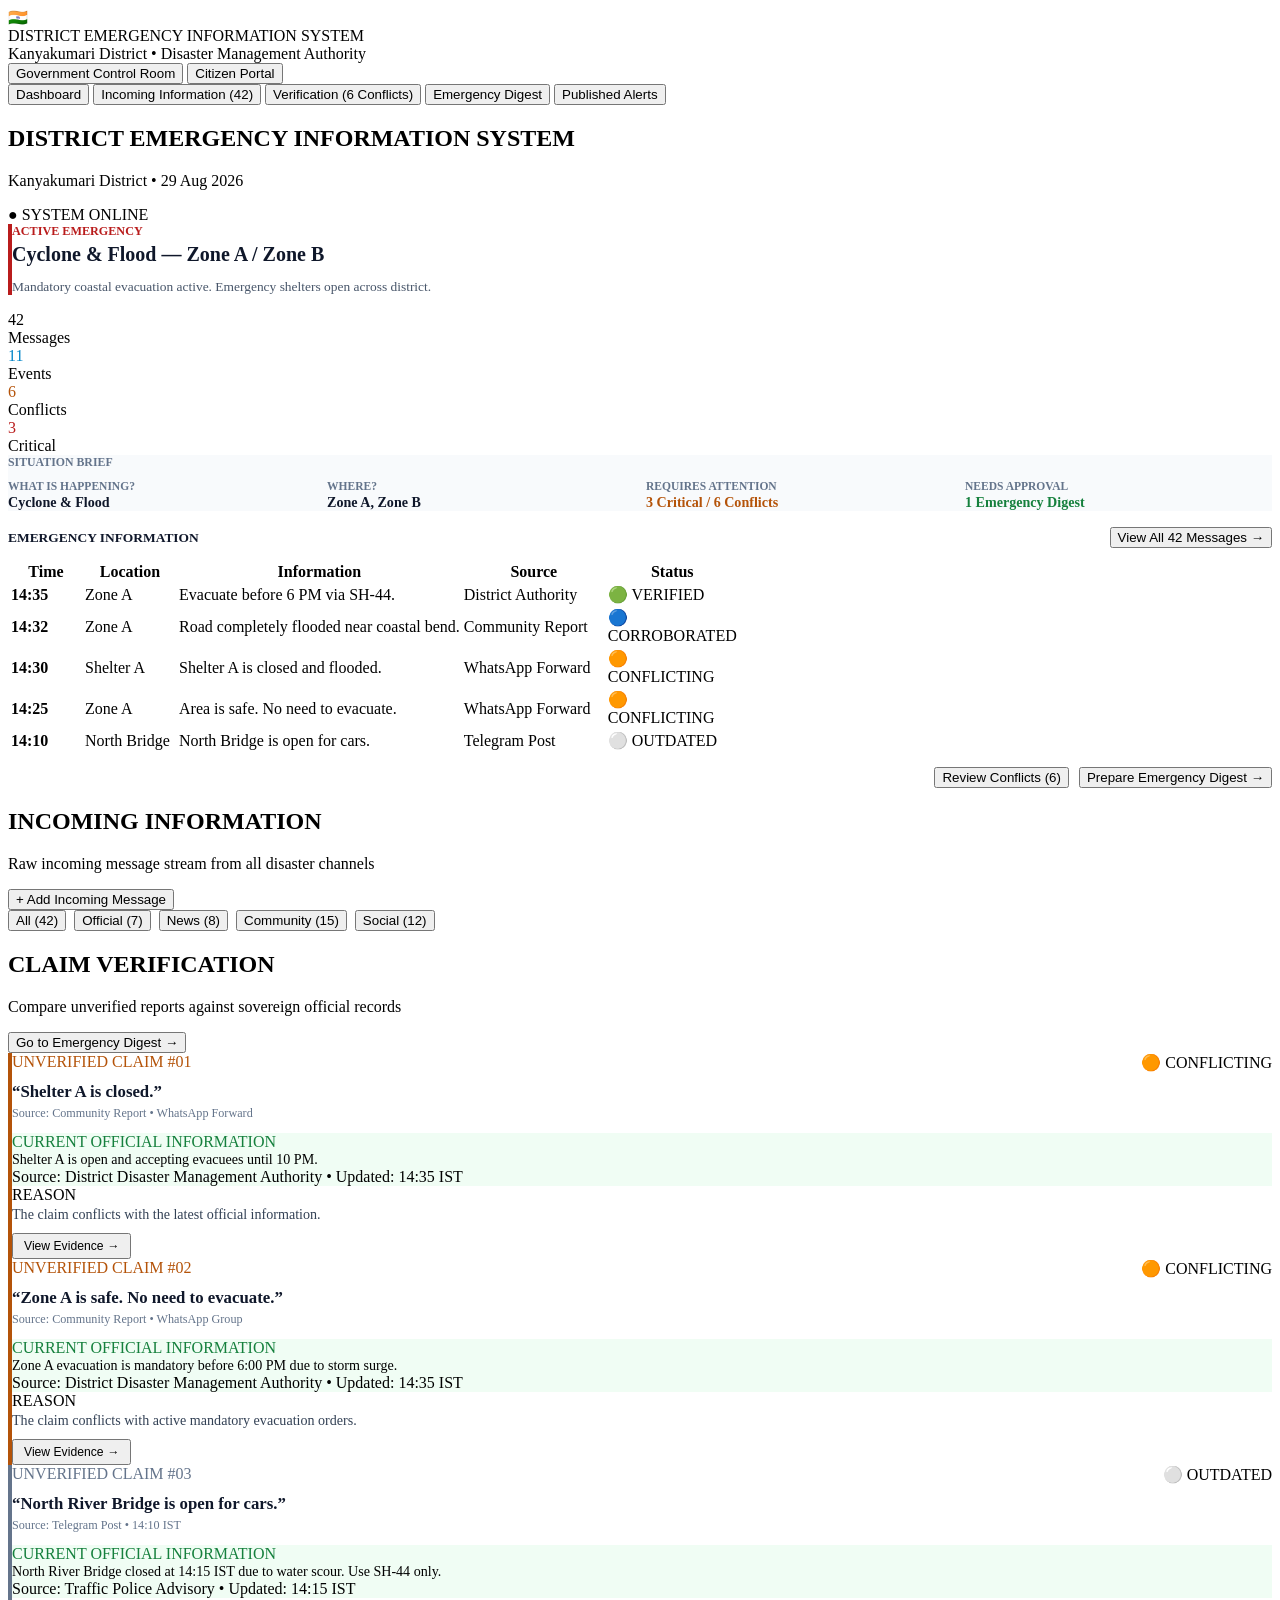
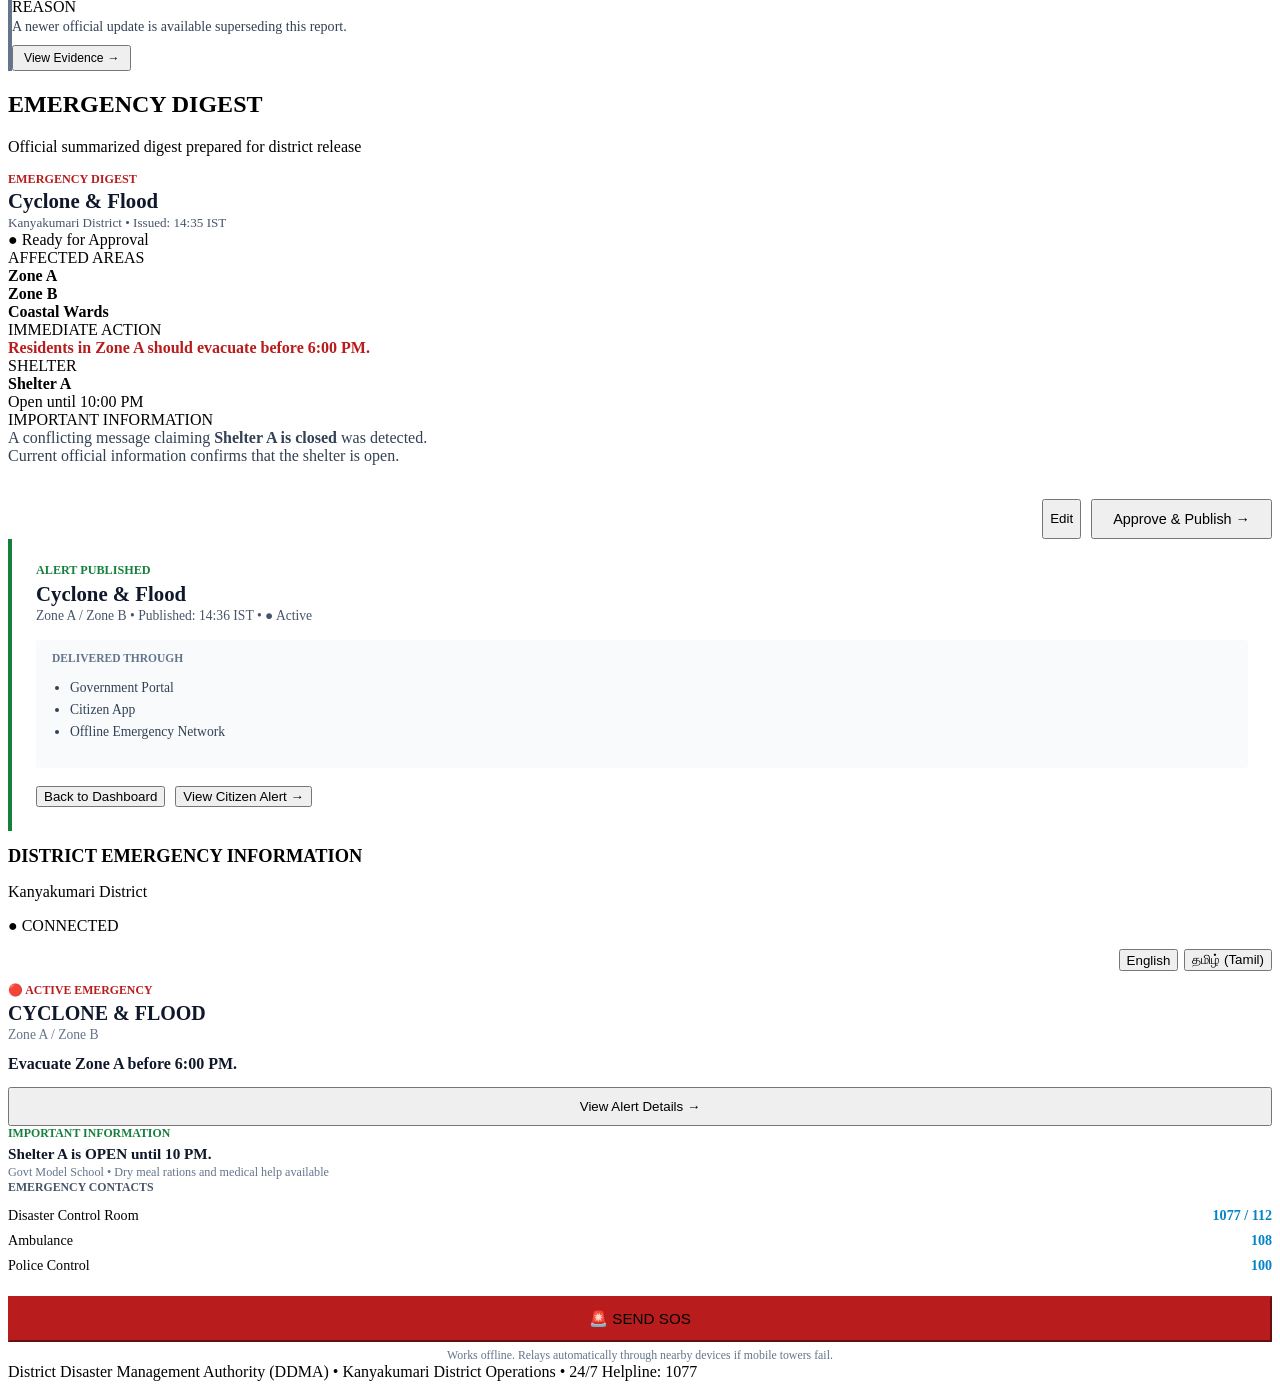
==== web/index.html @ 59e33592 "feat: NeuroSym Crisis - Emergency Information Intelligence & Verification System (PRD 2.0)" ====
<!DOCTYPE html>
<html lang="en">
<head>
  <meta charset="UTF-8">
  <meta name="viewport" content="width=device-width, initial-scale=1.0">
  <title>District Emergency Information System — Kanyakumari</title>
  <link rel="preconnect" href="https://fonts.googleapis.com">
  <link rel="preconnect" href="https://fonts.gstatic.com" crossorigin>
  <link href="https://fonts.googleapis.com/css2?family=Inter:wght@400;500;600;700;800&display=swap" rel="stylesheet">
  <link rel="stylesheet" href="web/css/styles.css">
</head>
<body>

  <!-- Top System Bar -->
  <header class="top-nav-bar">
    <div class="nav-container">
      <div class="nav-brand">
        <span class="flag-icon">🇮🇳</span>
        <div>
          <div class="brand-title">DISTRICT EMERGENCY INFORMATION SYSTEM</div>
          <div class="brand-sub">Kanyakumari District &bull; Disaster Management Authority</div>
        </div>
      </div>
      <div class="role-switcher">
        <button class="role-btn active" id="btn-gov-role" onclick="switchPortal('gov')">
          Government Control Room
        </button>
        <button class="role-btn" id="btn-citizen-role" onclick="switchPortal('citizen')">
          Citizen Portal
        </button>
      </div>
    </div>
  </header>

  <main class="main-wrapper">

    <!-- ======================================================================= -->
    <!-- 🏛️ GOVERNMENT DISASTER CONTROL ROOM (5 SCREENS)                        -->
    <!-- ======================================================================= -->
    <section id="portal-gov" class="portal-section active">
      
      <!-- 5-Tab Government Navigation -->
      <nav class="gov-subnav" aria-label="Government Control Room Navigation">
        <button class="gov-nav-tab active" id="g-tab-dashboard" onclick="switchGovScreen('dashboard')">
          Dashboard
        </button>
        <button class="gov-nav-tab" id="g-tab-incoming" onclick="switchGovScreen('incoming')">
          Incoming Information (<span id="badge-inbox-count">42</span>)
        </button>
        <button class="gov-nav-tab" id="g-tab-verification" onclick="switchGovScreen('verification')">
          Verification (<span id="badge-conflict-count">6 Conflicts</span>)
        </button>
        <button class="gov-nav-tab" id="g-tab-digest" onclick="switchGovScreen('digest')">
          Emergency Digest
        </button>
        <button class="gov-nav-tab" id="g-tab-published" onclick="switchGovScreen('published')">
          Published Alerts
        </button>
      </nav>

      <!-- ===================================================================== -->
      <!-- SCREEN 1: DASHBOARD                                                   -->
      <!-- ===================================================================== -->
      <div id="screen-gov-dashboard" class="gov-screen active">
        
        <div class="portal-top-bar">
          <div>
            <h1 class="portal-title-main">DISTRICT EMERGENCY INFORMATION SYSTEM</h1>
            <p class="portal-title-sub">Kanyakumari District &bull; 29 Aug 2026</p>
          </div>
          <span class="status-pill-online">● SYSTEM ONLINE</span>
        </div>

        <!-- Active Emergency Hero Summary -->
        <div class="clean-card" style="border-left: 4px solid #B91C1C; margin-bottom: 16px;">
          <div style="font-size: 0.76rem; font-weight: 700; color: #B91C1C; text-transform: uppercase;">
            ACTIVE EMERGENCY
          </div>
          <h2 style="font-size: 1.25rem; font-weight: 800; color: #0F172A; margin: 4px 0;">
            Cyclone &amp; Flood — Zone A / Zone B
          </h2>
          <p style="font-size: 0.84rem; color: #475569;">
            Mandatory coastal evacuation active. Emergency shelters open across district.
          </p>
        </div>

        <!-- 4 Stat Boxes -->
        <div class="kpi-grid-4">
          <div class="kpi-card">
            <div class="kpi-card-num" id="kpi-msgs">42</div>
            <div class="kpi-card-label">Messages</div>
          </div>
          <div class="kpi-card">
            <div class="kpi-card-num" id="kpi-events" style="color: #0284C7;">11</div>
            <div class="kpi-card-label">Events</div>
          </div>
          <div class="kpi-card">
            <div class="kpi-card-num" id="kpi-conflicts" style="color: #B45309;">6</div>
            <div class="kpi-card-label">Conflicts</div>
          </div>
          <div class="kpi-card">
            <div class="kpi-card-num" id="kpi-critical" style="color: #B91C1C;">3</div>
            <div class="kpi-card-label">Critical</div>
          </div>
        </div>

        <!-- Control Room Situation Summary (Four Questions) -->
        <div class="clean-card" style="background: #F8FAFC; margin-bottom: 16px;">
          <div style="font-size: 0.74rem; font-weight: 800; color: #64748B; text-transform: uppercase; margin-bottom: 10px;">
            SITUATION BRIEF
          </div>
          <div style="display: grid; grid-template-columns: repeat(4, 1fr); gap: 12px;">
            <div>
              <div style="font-size: 0.72rem; color: #64748B; font-weight: 700;">WHAT IS HAPPENING?</div>
              <div style="font-size: 0.88rem; font-weight: 700; color: #0F172A; margin-top: 2px;">Cyclone &amp; Flood</div>
            </div>
            <div>
              <div style="font-size: 0.72rem; color: #64748B; font-weight: 700;">WHERE?</div>
              <div style="font-size: 0.88rem; font-weight: 700; color: #0F172A; margin-top: 2px;">Zone A, Zone B</div>
            </div>
            <div>
              <div style="font-size: 0.72rem; color: #64748B; font-weight: 700;">REQUIRES ATTENTION</div>
              <div style="font-size: 0.88rem; font-weight: 700; color: #B45309; margin-top: 2px;">3 Critical / 6 Conflicts</div>
            </div>
            <div>
              <div style="font-size: 0.72rem; color: #64748B; font-weight: 700;">NEEDS APPROVAL</div>
              <div style="font-size: 0.88rem; font-weight: 700; color: #15803D; margin-top: 2px;">1 Emergency Digest</div>
            </div>
          </div>
        </div>

        <!-- Live Emergency Information Table -->
        <div class="clean-card">
          <div style="display: flex; justify-content: space-between; align-items: center; margin-bottom: 12px;">
            <div style="font-size: 0.84rem; font-weight: 800; color: #0F172A; text-transform: uppercase;">
              EMERGENCY INFORMATION
            </div>
            <button class="btn-text-link" onclick="switchGovScreen('incoming')">View All 42 Messages &rarr;</button>
          </div>

          <div class="gov-table-wrap">
            <table class="gov-table">
              <thead>
                <tr>
                  <th style="width: 70px;">Time</th>
                  <th style="width: 90px;">Location</th>
                  <th>Information</th>
                  <th style="width: 140px;">Source</th>
                  <th style="width: 120px;">Status</th>
                </tr>
              </thead>
              <tbody id="dashboard-table-body">
                <tr>
                  <td><b>14:35</b></td>
                  <td>Zone A</td>
                  <td>Evacuate before 6 PM via SH-44.</td>
                  <td>District Authority</td>
                  <td><span class="badge-verified">🟢 VERIFIED</span></td>
                </tr>
                <tr>
                  <td><b>14:32</b></td>
                  <td>Zone A</td>
                  <td>Road completely flooded near coastal bend.</td>
                  <td>Community Report</td>
                  <td><span class="badge-corroborated">🔵 CORROBORATED</span></td>
                </tr>
                <tr>
                  <td><b>14:30</b></td>
                  <td>Shelter A</td>
                  <td>Shelter A is closed and flooded.</td>
                  <td>WhatsApp Forward</td>
                  <td><span class="badge-conflicting">🟠 CONFLICTING</span></td>
                </tr>
                <tr>
                  <td><b>14:25</b></td>
                  <td>Zone A</td>
                  <td>Area is safe. No need to evacuate.</td>
                  <td>WhatsApp Forward</td>
                  <td><span class="badge-conflicting">🟠 CONFLICTING</span></td>
                </tr>
                <tr>
                  <td><b>14:10</b></td>
                  <td>North Bridge</td>
                  <td>North Bridge is open for cars.</td>
                  <td>Telegram Post</td>
                  <td><span class="badge-outdated">⚪ OUTDATED</span></td>
                </tr>
              </tbody>
            </table>
          </div>

          <div style="display: flex; gap: 10px; margin-top: 14px; justify-content: flex-end;">
            <button class="btn-secondary-gov" onclick="switchGovScreen('verification')">
              Review Conflicts (6)
            </button>
            <button class="btn-primary-gov" onclick="switchGovScreen('digest')">
              Prepare Emergency Digest &rarr;
            </button>
          </div>
        </div>

      </div>


      <!-- ===================================================================== -->
      <!-- SCREEN 2: INCOMING INFORMATION                                        -->
      <!-- ===================================================================== -->
      <div id="screen-gov-incoming" class="gov-screen">
        
        <div class="portal-top-bar">
          <div>
            <h1 class="portal-title-main">INCOMING INFORMATION</h1>
            <p class="portal-title-sub">Raw incoming message stream from all disaster channels</p>
          </div>
          <button class="btn-primary-gov" onclick="toggleAddModal(true)">
            + Add Incoming Message
          </button>
        </div>

        <!-- Clean Filter Pills -->
        <div style="display: flex; gap: 8px; margin-bottom: 14px; flex-wrap: wrap;">
          <button class="btn-filter-pill active" id="btn-f-all" onclick="setInboxFilter('all')">All (42)</button>
          <button class="btn-filter-pill" id="btn-f-official" onclick="setInboxFilter('official')">Official (7)</button>
          <button class="btn-filter-pill" id="btn-f-news" onclick="setInboxFilter('news')">News (8)</button>
          <button class="btn-filter-pill" id="btn-f-community" onclick="setInboxFilter('community')">Community (15)</button>
          <button class="btn-filter-pill" id="btn-f-social" onclick="setInboxFilter('social')">Social (12)</button>
        </div>

        <!-- Add Message Drawer -->
        <div class="clean-card" id="add-msg-drawer" style="display: none; background: #F8FAFC; margin-bottom: 16px;">
          <div style="font-size: 0.8rem; font-weight: 700; color: #0F172A; text-transform: uppercase; margin-bottom: 10px;">
            ADD NEW INCOMING MESSAGE
          </div>
          <div style="display: grid; grid-template-columns: 1fr 1fr; gap: 10px; margin-bottom: 10px;">
            <div>
              <label style="font-size: 0.74rem; font-weight: 600; color: #475569;">Source</label>
              <select id="in-source" style="width: 100%; padding: 8px; border: 1px solid var(--border-color); border-radius: 3px; margin-top: 2px;">
                <option value="Community Report">Community Report</option>
                <option value="District Disaster Management Authority">District Authority</option>
                <option value="Police Control Room">Police Control Room</option>
                <option value="Social Media Forward">Social Media Forward</option>
              </select>
            </div>
            <div>
              <label style="font-size: 0.74rem; font-weight: 600; color: #475569;">Location</label>
              <input type="text" id="in-loc" value="Zone A" style="width: 100%; padding: 8px; border: 1px solid var(--border-color); border-radius: 3px; margin-top: 2px;">
            </div>
          </div>
          <div style="margin-bottom: 10px;">
            <label style="font-size: 0.74rem; font-weight: 600; color: #475569;">Message</label>
            <input type="text" id="in-txt" value="Zone A is safe. Water levels receding." style="width: 100%; padding: 8px; border: 1px solid var(--border-color); border-radius: 3px; margin-top: 2px;">
          </div>
          <div style="display: flex; gap: 8px;">
            <button class="btn-primary-gov" onclick="submitIncomingMsg()">Save to Pool</button>
            <button class="btn-secondary-gov" onclick="toggleAddModal(false)">Cancel</button>
          </div>
        </div>

        <!-- Incoming Messages List -->
        <div id="incoming-stream-container"></div>

      </div>


      <!-- ===================================================================== -->
      <!-- SCREEN 3: VERIFICATION                                                -->
      <!-- ===================================================================== -->
      <div id="screen-gov-verification" class="gov-screen">
        
        <div class="portal-top-bar">
          <div>
            <h1 class="portal-title-main">CLAIM VERIFICATION</h1>
            <p class="portal-title-sub">Compare unverified reports against sovereign official records</p>
          </div>
          <button class="btn-primary-gov" onclick="switchGovScreen('digest')">
            Go to Emergency Digest &rarr;
          </button>
        </div>

        <!-- Verification Item 1 -->
        <article class="verif-block-card" style="border-left: 4px solid #B45309;">
          <div style="display: flex; justify-content: space-between; align-items: center; margin-bottom: 10px;">
            <div class="field-label" style="color: #B45309;">UNVERIFIED CLAIM #01</div>
            <span class="badge-conflicting">🟠 CONFLICTING</span>
          </div>

          <div style="font-size: 1.05rem; font-weight: 700; color: #0F172A; margin-bottom: 4px;">
            &ldquo;Shelter A is closed.&rdquo;
          </div>
          <div style="font-size: 0.76rem; color: #64748B; margin-bottom: 12px;">
            Source: Community Report &bull; WhatsApp Forward
          </div>

          <div class="verif-grid-2">
            <div class="verif-side-box" style="background: #F0FDF4; border-color: #BBF7D0;">
              <div class="field-label" style="color: #15803D;">CURRENT OFFICIAL INFORMATION</div>
              <div class="field-value-strong" style="font-size: 0.88rem;">
                Shelter A is open and accepting evacuees until 10 PM.
              </div>
              <div class="field-value-meta">
                Source: District Disaster Management Authority &bull; Updated: 14:35 IST
              </div>
            </div>

            <div class="verif-side-box">
              <div class="field-label">REASON</div>
              <div style="font-size: 0.88rem; color: #334155; margin-top: 2px;">
                The claim conflicts with the latest official information.
              </div>
              <div style="margin-top: 10px;">
                <button class="btn-secondary-gov" style="padding: 4px 10px; font-size: 0.76rem;" onclick="openEvidenceModal('Shelter A is fully open, dry, and admitting evacuees 24/7 with dry food rations and medical staff.', 'DDMA Facility Order Ref: DDMA-SHELTER-01')">
                  View Evidence &rarr;
                </button>
              </div>
            </div>
          </div>
        </article>

        <!-- Verification Item 2 -->
        <article class="verif-block-card" style="border-left: 4px solid #B45309;">
          <div style="display: flex; justify-content: space-between; align-items: center; margin-bottom: 10px;">
            <div class="field-label" style="color: #B45309;">UNVERIFIED CLAIM #02</div>
            <span class="badge-conflicting">🟠 CONFLICTING</span>
          </div>

          <div style="font-size: 1.05rem; font-weight: 700; color: #0F172A; margin-bottom: 4px;">
            &ldquo;Zone A is safe. No need to evacuate.&rdquo;
          </div>
          <div style="font-size: 0.76rem; color: #64748B; margin-bottom: 12px;">
            Source: Community Report &bull; WhatsApp Group
          </div>

          <div class="verif-grid-2">
            <div class="verif-side-box" style="background: #F0FDF4; border-color: #BBF7D0;">
              <div class="field-label" style="color: #15803D;">CURRENT OFFICIAL INFORMATION</div>
              <div class="field-value-strong" style="font-size: 0.88rem;">
                Zone A evacuation is mandatory before 6:00 PM due to storm surge.
              </div>
              <div class="field-value-meta">
                Source: District Disaster Management Authority &bull; Updated: 14:35 IST
              </div>
            </div>

            <div class="verif-side-box">
              <div class="field-label">REASON</div>
              <div style="font-size: 0.88rem; color: #334155; margin-top: 2px;">
                The claim conflicts with active mandatory evacuation orders.
              </div>
              <div style="margin-top: 10px;">
                <button class="btn-secondary-gov" style="padding: 4px 10px; font-size: 0.76rem;" onclick="openEvidenceModal('Mandatory Evacuation Directive: Zone A residents must evacuate before 6:00 PM via State Highway 44.', 'DDMA Evacuation Directive Ref: DDMA-EVAC-204')">
                  View Evidence &rarr;
                </button>
              </div>
            </div>
          </div>
        </article>

        <!-- Verification Item 3 -->
        <article class="verif-block-card" style="border-left: 4px solid #64748B;">
          <div style="display: flex; justify-content: space-between; align-items: center; margin-bottom: 10px;">
            <div class="field-label" style="color: #64748B;">UNVERIFIED CLAIM #03</div>
            <span class="badge-outdated">⚪ OUTDATED</span>
          </div>

          <div style="font-size: 1.05rem; font-weight: 700; color: #0F172A; margin-bottom: 4px;">
            &ldquo;North River Bridge is open for cars.&rdquo;
          </div>
          <div style="font-size: 0.76rem; color: #64748B; margin-bottom: 12px;">
            Source: Telegram Post &bull; 14:10 IST
          </div>

          <div class="verif-grid-2">
            <div class="verif-side-box" style="background: #F0FDF4; border-color: #BBF7D0;">
              <div class="field-label" style="color: #15803D;">CURRENT OFFICIAL INFORMATION</div>
              <div class="field-value-strong" style="font-size: 0.88rem;">
                North River Bridge closed at 14:15 IST due to water scour. Use SH-44 only.
              </div>
              <div class="field-value-meta">
                Source: Traffic Police Advisory &bull; Updated: 14:15 IST
              </div>
            </div>

            <div class="verif-side-box">
              <div class="field-label">REASON</div>
              <div style="font-size: 0.88rem; color: #334155; margin-top: 2px;">
                A newer official update is available superseding this report.
              </div>
              <div style="margin-top: 10px;">
                <button class="btn-secondary-gov" style="padding: 4px 10px; font-size: 0.76rem;" onclick="openEvidenceModal('Traffic Police barricaded North River Bridge at 14:15 IST. Traffic redirected to SH-44.', 'Police Dispatch Log Ref: POL-TRAF-1415')">
                  View Evidence &rarr;
                </button>
              </div>
            </div>
          </div>
        </article>

      </div>


      <!-- ===================================================================== -->
      <!-- SCREEN 4: EMERGENCY DIGEST                                            -->
      <!-- ===================================================================== -->
      <div id="screen-gov-digest" class="gov-screen">
        
        <div class="portal-top-bar">
          <div>
            <h1 class="portal-title-main">EMERGENCY DIGEST</h1>
            <p class="portal-title-sub">Official summarized digest prepared for district release</p>
          </div>
        </div>

        <!-- Digest Box -->
        <article class="digest-container">
          
          <div class="digest-header-row">
            <div>
              <div style="font-size: 0.76rem; font-weight: 800; color: #B91C1C; text-transform: uppercase;">
                EMERGENCY DIGEST
              </div>
              <h2 style="font-size: 1.3rem; font-weight: 800; color: #0F172A; margin: 2px 0;">
                Cyclone &amp; Flood
              </h2>
              <div style="font-size: 0.82rem; color: #475569;">
                Kanyakumari District &bull; Issued: 14:35 IST
              </div>
            </div>
            <span class="status-pill-online">● Ready for Approval</span>
          </div>

          <div class="digest-section">
            <div class="digest-section-title">AFFECTED AREAS</div>
            <div class="digest-section-body" style="font-weight: 600;">
              Zone A<br>
              Zone B<br>
              Coastal Wards
            </div>
          </div>

          <div class="digest-section">
            <div class="digest-section-title">IMMEDIATE ACTION</div>
            <div class="digest-section-body" style="font-weight: 700; color: #B91C1C;">
              Residents in Zone A should evacuate before 6:00 PM.
            </div>
          </div>

          <div class="digest-section">
            <div class="digest-section-title">SHELTER</div>
            <div class="digest-section-body">
              <strong>Shelter A</strong><br>
              Open until 10:00 PM
            </div>
          </div>

          <div class="digest-section">
            <div class="digest-section-title">IMPORTANT INFORMATION</div>
            <div class="digest-section-body" style="color: #334155;">
              A conflicting message claiming <strong>Shelter A is closed</strong> was detected.<br>
              Current official information confirms that the shelter is open.
            </div>
          </div>

          <div style="display: flex; justify-content: flex-end; gap: 10px; margin-top: 20px; padding-top: 14px; border-top: 1px solid var(--border-color);">
            <button class="btn-secondary-gov" onclick="switchGovScreen('verification')">
              Edit
            </button>
            <button class="btn-primary-gov" style="font-size: 0.9rem; padding: 10px 20px;" onclick="approveAndPublishAlert()">
              Approve &amp; Publish &rarr;
            </button>
          </div>

        </article>

      </div>


      <!-- ===================================================================== -->
      <!-- SCREEN 5: PUBLISHED ALERTS                                            -->
      <!-- ===================================================================== -->
      <div id="screen-gov-published" class="gov-screen">
        
        <div class="clean-card" style="border-left: 4px solid #15803D; padding: 24px;">
          <div style="font-size: 0.76rem; font-weight: 800; color: #15803D; text-transform: uppercase;">
            ALERT PUBLISHED
          </div>
          <h2 style="font-size: 1.3rem; font-weight: 800; color: #0F172A; margin: 4px 0 2px 0;">
            Cyclone &amp; Flood
          </h2>
          <div style="font-size: 0.85rem; color: #475569; margin-bottom: 16px;">
            Zone A / Zone B &bull; Published: <span id="pub-time-str">14:36 IST</span> &bull; <span class="badge-verified">● Active</span>
          </div>

          <div style="background: #F8FAFC; border: 1px solid var(--border-color); border-radius: 4px; padding: 12px 16px; margin-bottom: 18px;">
            <div style="font-size: 0.72rem; font-weight: 700; color: #64748B; text-transform: uppercase; margin-bottom: 4px;">
              Delivered through
            </div>
            <ul style="font-size: 0.85rem; color: #334155; padding-left: 18px; line-height: 1.6;">
              <li>Government Portal</li>
              <li>Citizen App</li>
              <li>Offline Emergency Network</li>
            </ul>
          </div>

          <div style="display: flex; gap: 10px;">
            <button class="btn-secondary-gov" onclick="switchGovScreen('dashboard')">
              Back to Dashboard
            </button>
            <button class="btn-primary-gov" onclick="switchPortal('citizen')">
              View Citizen Alert &rarr;
            </button>
          </div>
        </div>

      </div>

    </section>


    <!-- ======================================================================= -->
    <!-- 👥 CITIZEN PORTAL (VERY SIMPLE)                                         -->
    <!-- ======================================================================= -->
    <section id="portal-citizen" class="portal-section">
      
      <div class="citizen-container">
        
        <!-- Header -->
        <div class="portal-top-bar" style="margin-bottom: 14px;">
          <div>
            <h1 class="portal-title-main" style="font-size: 1.15rem;">DISTRICT EMERGENCY INFORMATION</h1>
            <p class="portal-title-sub">Kanyakumari District</p>
          </div>
          <div style="display: flex; align-items: center; gap: 8px;">
            <span class="status-pill-online" id="citizen-net-pill">● CONNECTED</span>
          </div>
        </div>

        <!-- Language Switcher -->
        <div style="display: flex; justify-content: flex-end; gap: 6px; margin-bottom: 12px;">
          <button class="btn-filter-pill active" id="c-btn-en" onclick="setCitizenLang('en')">English</button>
          <button class="btn-filter-pill" id="c-btn-ta" onclick="setCitizenLang('ta')">தமிழ் (Tamil)</button>
        </div>

        <!-- Active Emergency Hero Card -->
        <article class="citizen-hero-alert" id="c-hero-box">
          <div style="font-size: 0.74rem; font-weight: 800; color: #B91C1C; text-transform: uppercase;">
            🔴 ACTIVE EMERGENCY
          </div>
          <h2 style="font-size: 1.25rem; font-weight: 800; color: #0F172A; margin: 4px 0 2px 0;" id="c-hero-title">
            CYCLONE &amp; FLOOD
          </h2>
          <div style="font-size: 0.85rem; color: #64748B; margin-bottom: 12px;" id="c-hero-area">
            Zone A / Zone B
          </div>

          <div style="font-size: 1rem; font-weight: 700; color: #0F172A; margin-bottom: 14px;" id="c-hero-action">
            Evacuate Zone A before 6:00 PM.
          </div>

          <button class="btn-primary-gov" style="width: 100%; justify-content: center; padding: 10px;" onclick="toggleCitizenDetailModal(true)">
            View Alert Details &rarr;
          </button>
        </article>

        <!-- Important Information Card -->
        <div class="citizen-info-card" id="c-shelter-box">
          <div style="font-size: 0.74rem; font-weight: 800; color: #15803D; text-transform: uppercase;">
            IMPORTANT INFORMATION
          </div>
          <div style="font-size: 0.95rem; font-weight: 700; color: #0F172A; margin-top: 4px;" id="c-shelter-txt">
            Shelter A is OPEN until 10 PM.
          </div>
          <div style="font-size: 0.76rem; color: #64748B; margin-top: 2px;">
            Govt Model School &bull; Dry meal rations and medical help available
          </div>
        </div>

        <!-- Emergency Contacts -->
        <div class="citizen-info-card">
          <div style="font-size: 0.74rem; font-weight: 800; color: #475569; text-transform: uppercase; margin-bottom: 8px;">
            EMERGENCY CONTACTS
          </div>
          <div style="display: flex; justify-content: space-between; font-size: 0.88rem; padding: 4px 0; border-bottom: 1px solid var(--border-subtle);">
            <span>Disaster Control Room</span>
            <strong style="color: #0284C7;">1077 / 112</strong>
          </div>
          <div style="display: flex; justify-content: space-between; font-size: 0.88rem; padding: 4px 0; border-bottom: 1px solid var(--border-subtle);">
            <span>Ambulance</span>
            <strong style="color: #0284C7;">108</strong>
          </div>
          <div style="display: flex; justify-content: space-between; font-size: 0.88rem; padding: 4px 0;">
            <span>Police Control</span>
            <strong style="color: #0284C7;">100</strong>
          </div>
        </div>

        <!-- Simple SOS Button -->
        <div style="margin-top: 18px;">
          <button class="btn-primary-gov" style="width: 100%; background: #B91C1C; border-color: #B91C1C; padding: 12px; justify-content: center; font-size: 0.95rem;" onclick="triggerCitizenSOSModal()">
            🚨 SEND SOS
          </button>
          <div style="text-align: center; font-size: 0.74rem; color: #64748B; margin-top: 6px;">
            Works offline. Relays automatically through nearby devices if mobile towers fail.
          </div>
        </div>

      </div>

    </section>

  </main>

  <!-- Evidence Document Modal -->
  <div id="evidence-modal" class="simple-modal" style="display: none;">
    <div class="simple-modal-box">
      <div style="display: flex; justify-content: space-between; align-items: center; border-bottom: 1px solid var(--border-color); padding-bottom: 10px; margin-bottom: 12px;">
        <strong style="font-size: 0.88rem; text-transform: uppercase;">Official Evidence Record</strong>
        <button onclick="closeEvidenceModal()" style="background: none; border: none; font-size: 1.2rem; cursor: pointer;">&times;</button>
      </div>
      <div id="evidence-modal-body" style="font-size: 0.9rem; color: #1E293B; line-height: 1.5; margin-bottom: 14px;"></div>
      <div id="evidence-modal-ref" style="font-size: 0.75rem; color: #64748B; margin-bottom: 16px;"></div>
      <div style="text-align: right;">
        <button class="btn-primary-gov" onclick="closeEvidenceModal()">Close</button>
      </div>
    </div>
  </div>

  <!-- Citizen Alert Details Modal -->
  <div id="citizen-detail-modal" class="simple-modal" style="display: none;">
    <div class="simple-modal-box">
      <div style="display: flex; justify-content: space-between; align-items: center; border-bottom: 1px solid var(--border-color); padding-bottom: 10px; margin-bottom: 12px;">
        <strong style="font-size: 0.88rem; text-transform: uppercase;">Official Alert Details</strong>
        <button onclick="toggleCitizenDetailModal(false)" style="background: none; border: none; font-size: 1.2rem; cursor: pointer;">&times;</button>
      </div>
      <div style="font-size: 0.92rem; color: #1E293B; line-height: 1.6; margin-bottom: 14px;" id="c-detail-text">
        <strong>Evacuation Order:</strong> Coastal reaches of Zone A must evacuate before 6:00 PM IST.<br><br>
        <strong>Designated Corridor:</strong> Use State Highway 44 (SH-44). North River Bridge is closed.<br><br>
        <strong>Safe Shelter:</strong> Shelter A (Govt Model School) is fully operational with food and medical supplies.
      </div>
      <div style="text-align: right;">
        <button class="btn-primary-gov" onclick="toggleCitizenDetailModal(false)">Close</button>
      </div>
    </div>
  </div>

  <!-- Simple Footer -->
  <footer class="footer-simple">
    District Disaster Management Authority (DDMA) &bull; Kanyakumari District Operations &bull; 24/7 Helpline: 1077
  </footer>

  <script src="web/js/app.js"></script>
</body>
</html>
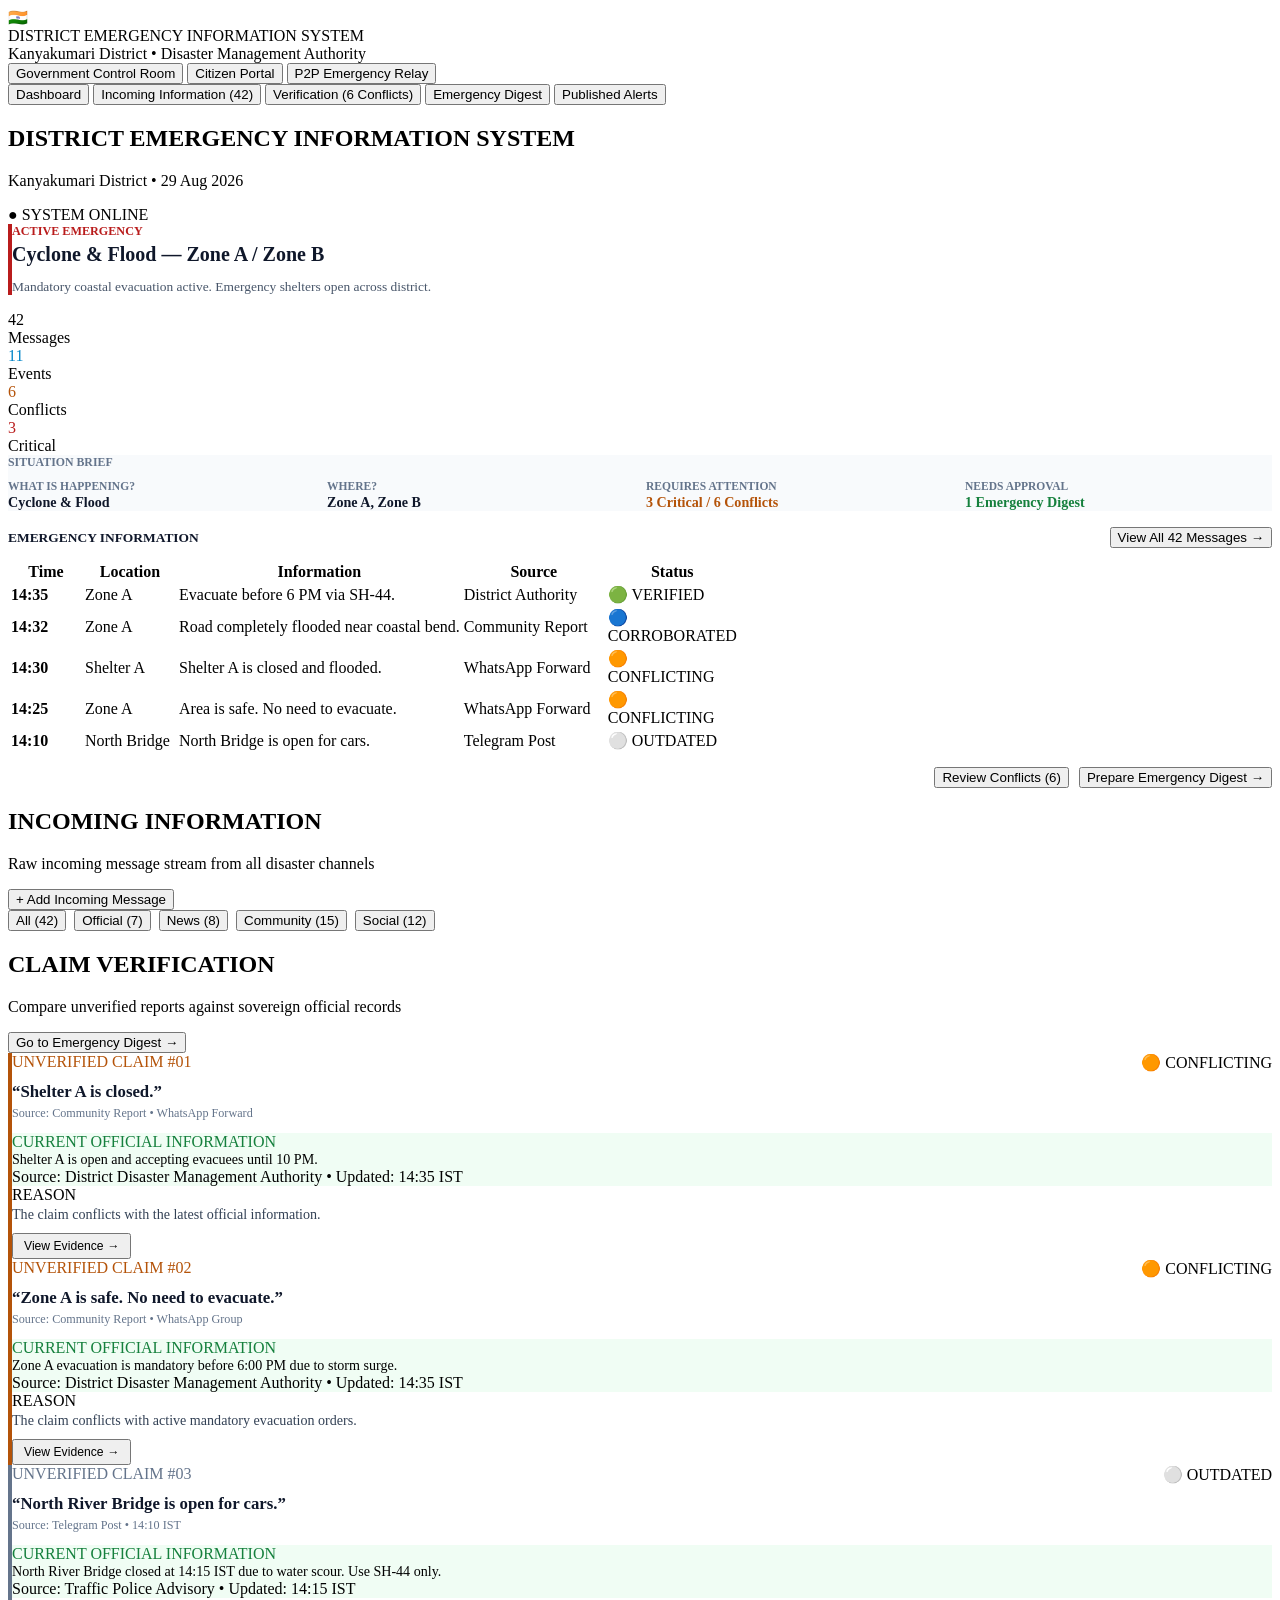
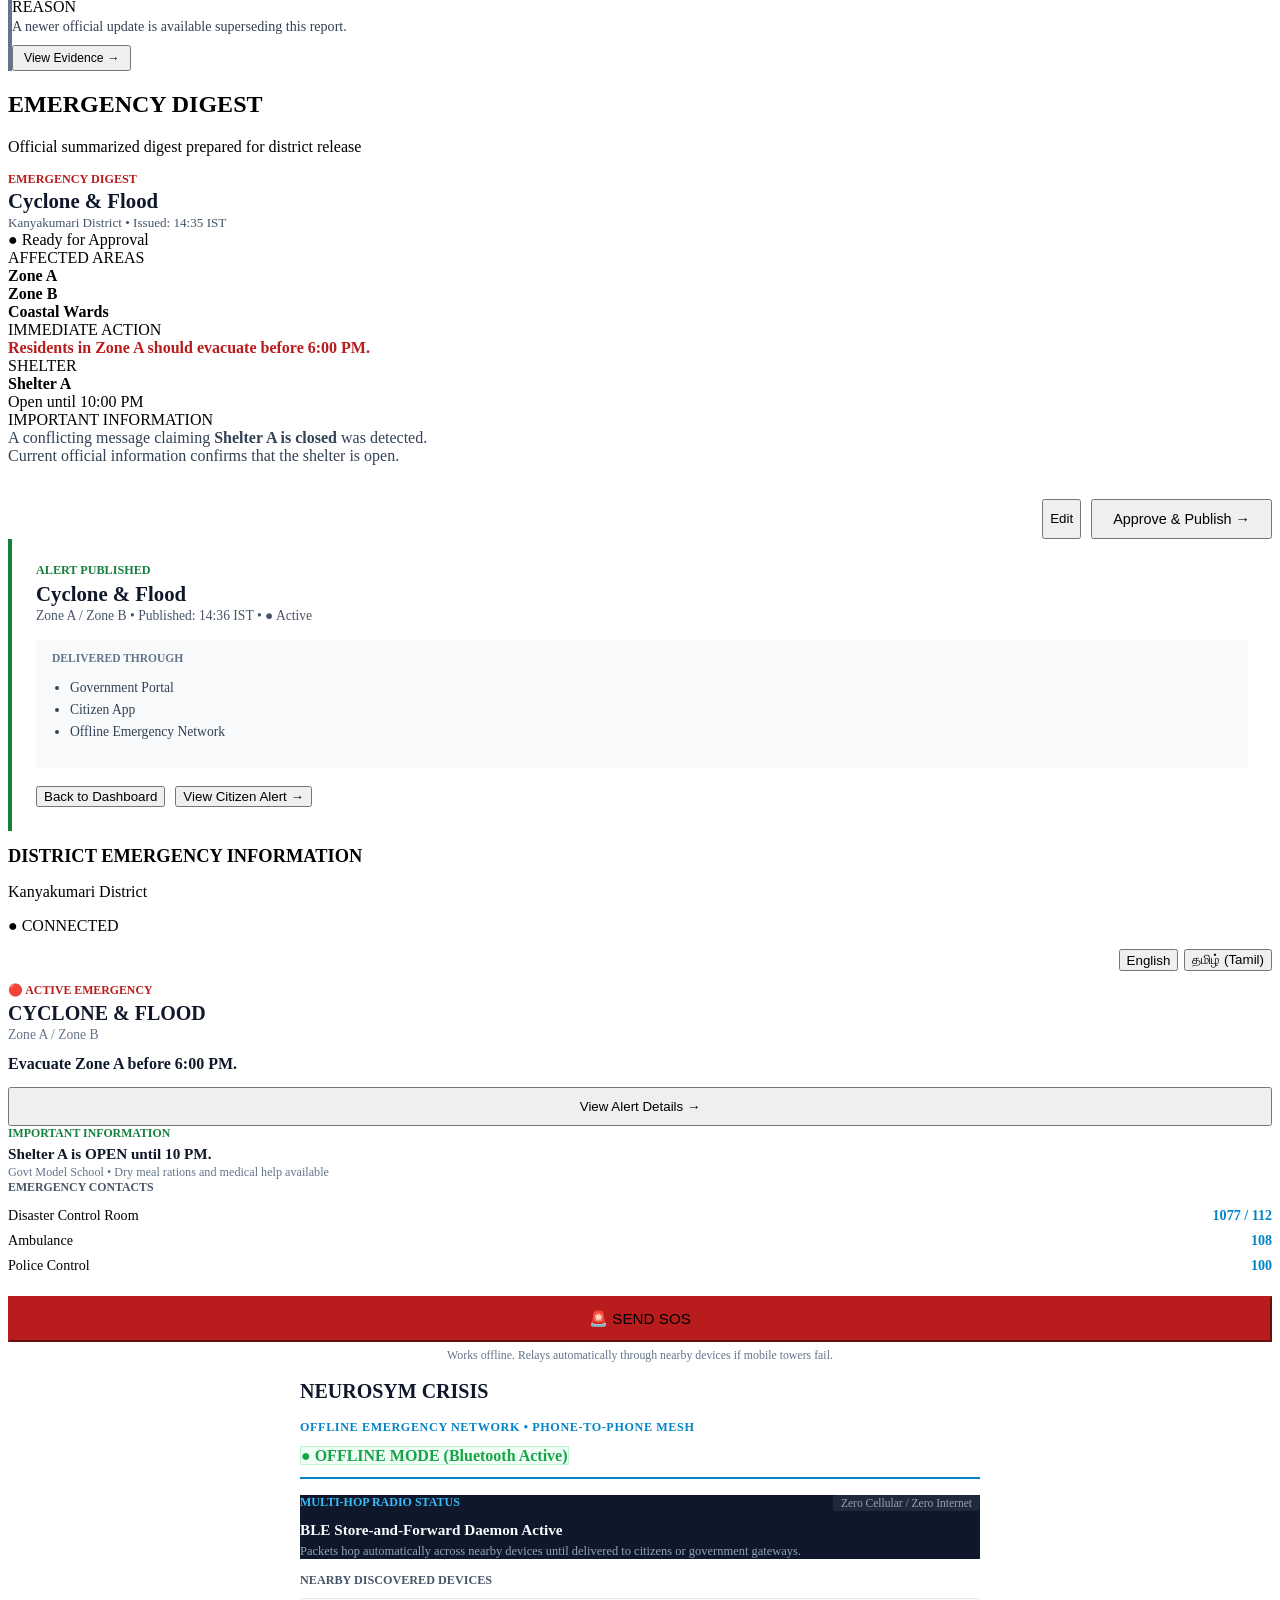
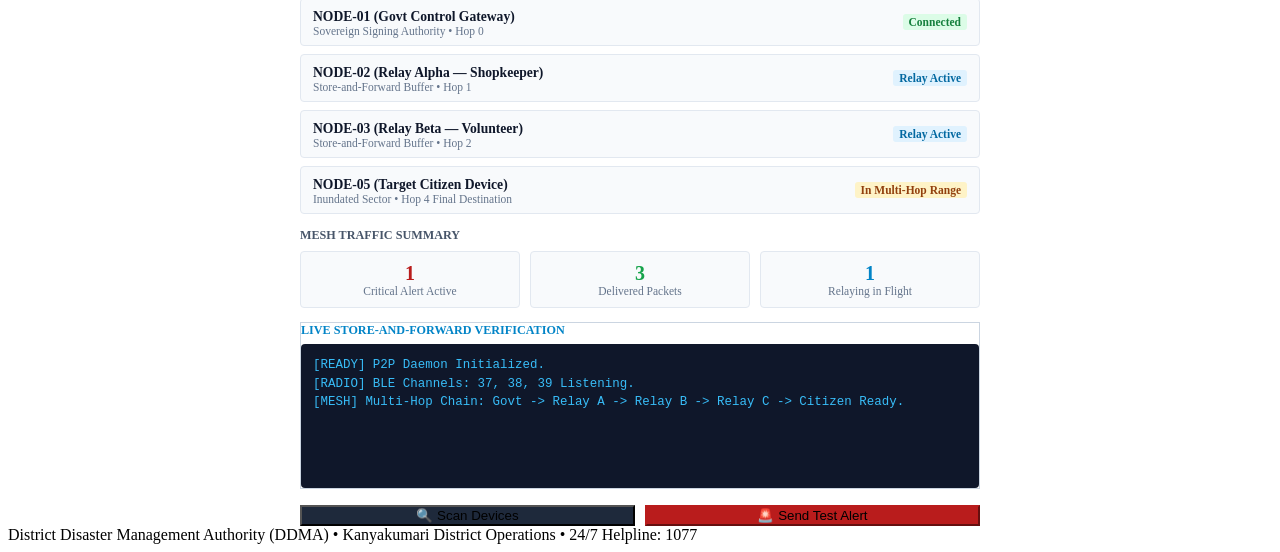
==== commit 51b49b1e: "feat(p2p): standalone 5-node offline BLE mesh relay module, protocol, crypto security, and UI" ====
--- a/web/index.html
+++ b/web/index.html
@@ -27,6 +27,9 @@
         </button>
         <button class="role-btn" id="btn-citizen-role" onclick="switchPortal('citizen')">
           Citizen Portal
+        </button>
+        <button class="role-btn" id="btn-p2p-role" onclick="switchPortal('p2p')">
+          P2P Emergency Relay
         </button>
       </div>
     </div>
@@ -606,6 +609,128 @@
 
     </section>
 
+    <!-- ======================================================================= -->
+    <!-- 📱 PORTAL 3: P2P EMERGENCY RELAY (OFFLINE STORE-AND-FORWARD MESH)       -->
+    <!-- ======================================================================= -->
+    <section id="portal-p2p" class="portal-section" style="max-width: 680px; margin: 0 auto;">
+      
+      <div class="portal-top-bar" style="border-bottom: 2px solid #0284C7; padding-bottom: 12px; margin-bottom: 16px;">
+        <div>
+          <h1 class="portal-title-main" style="color: #0F172A; font-size: 1.25rem; font-weight: 800;">
+            NEUROSYM CRISIS
+          </h1>
+          <p class="portal-title-sub" style="color: #0284C7; font-weight: 700; text-transform: uppercase; font-size: 0.76rem; letter-spacing: 0.05em;">
+            Offline Emergency Network &bull; Phone-to-Phone Mesh
+          </p>
+        </div>
+        <span class="status-pill-online" style="background: #F0FDF4; color: #16A34A; border: 1px solid #BBF7D0; font-weight: 700;">
+          ● OFFLINE MODE (Bluetooth Active)
+        </span>
+      </div>
+
+      <!-- Network Status Card -->
+      <div class="clean-card" style="background: #0F172A; color: #FFFFFF; border: none; margin-bottom: 14px;">
+        <div style="display: flex; justify-content: space-between; align-items: center; margin-bottom: 8px;">
+          <span style="font-size: 0.75rem; color: #38BDF8; font-weight: 700; text-transform: uppercase;">
+            Multi-Hop Radio Status
+          </span>
+          <span style="font-size: 0.72rem; background: #1E293B; padding: 2px 8px; border-radius: 4px; color: #94A3B8;">
+            Zero Cellular / Zero Internet
+          </span>
+        </div>
+        <div style="font-size: 0.95rem; font-weight: 600; line-height: 1.4; color: #F8FAFC;">
+          BLE Store-and-Forward Daemon Active
+        </div>
+        <div style="font-size: 0.78rem; color: #94A3B8; margin-top: 4px;">
+          Packets hop automatically across nearby devices until delivered to citizens or government gateways.
+        </div>
+      </div>
+
+      <!-- Nearby Nodes Card -->
+      <div class="clean-card" style="margin-bottom: 14px;">
+        <div style="font-size: 0.76rem; font-weight: 700; color: #475569; text-transform: uppercase; margin-bottom: 10px;">
+          Nearby Discovered Devices
+        </div>
+        <div style="display: flex; flex-direction: column; gap: 8px;">
+          <div style="display: flex; justify-content: space-between; align-items: center; padding: 8px 12px; background: #F8FAFC; border: 1px solid #E2E8F0; border-radius: 4px;">
+            <div>
+              <strong style="font-size: 0.85rem; color: #0F172A;">NODE-01 (Govt Control Gateway)</strong>
+              <div style="font-size: 0.72rem; color: #64748B;">Sovereign Signing Authority &bull; Hop 0</div>
+            </div>
+            <span style="font-size: 0.72rem; font-weight: 700; background: #DCFCE7; color: #15803D; padding: 2px 6px; border-radius: 3px;">Connected</span>
+          </div>
+
+          <div style="display: flex; justify-content: space-between; align-items: center; padding: 8px 12px; background: #F8FAFC; border: 1px solid #E2E8F0; border-radius: 4px;">
+            <div>
+              <strong style="font-size: 0.85rem; color: #0F172A;">NODE-02 (Relay Alpha — Shopkeeper)</strong>
+              <div style="font-size: 0.72rem; color: #64748B;">Store-and-Forward Buffer &bull; Hop 1</div>
+            </div>
+            <span style="font-size: 0.72rem; font-weight: 700; background: #E0F2FE; color: #0369A1; padding: 2px 6px; border-radius: 3px;">Relay Active</span>
+          </div>
+
+          <div style="display: flex; justify-content: space-between; align-items: center; padding: 8px 12px; background: #F8FAFC; border: 1px solid #E2E8F0; border-radius: 4px;">
+            <div>
+              <strong style="font-size: 0.85rem; color: #0F172A;">NODE-03 (Relay Beta — Volunteer)</strong>
+              <div style="font-size: 0.72rem; color: #64748B;">Store-and-Forward Buffer &bull; Hop 2</div>
+            </div>
+            <span style="font-size: 0.72rem; font-weight: 700; background: #E0F2FE; color: #0369A1; padding: 2px 6px; border-radius: 3px;">Relay Active</span>
+          </div>
+
+          <div style="display: flex; justify-content: space-between; align-items: center; padding: 8px 12px; background: #F8FAFC; border: 1px solid #E2E8F0; border-radius: 4px;">
+            <div>
+              <strong style="font-size: 0.85rem; color: #0F172A;">NODE-05 (Target Citizen Device)</strong>
+              <div style="font-size: 0.72rem; color: #64748B;">Inundated Sector &bull; Hop 4 Final Destination</div>
+            </div>
+            <span style="font-size: 0.72rem; font-weight: 700; background: #FEF3C7; color: #92400E; padding: 2px 6px; border-radius: 3px;">In Multi-Hop Range</span>
+          </div>
+        </div>
+      </div>
+
+      <!-- Traffic Summary -->
+      <div class="clean-card" style="margin-bottom: 14px;">
+        <div style="font-size: 0.76rem; font-weight: 700; color: #475569; text-transform: uppercase; margin-bottom: 8px;">
+          Mesh Traffic Summary
+        </div>
+        <div style="display: grid; grid-template-columns: repeat(3, 1fr); gap: 10px; text-align: center;">
+          <div style="background: #F8FAFC; border: 1px solid #E2E8F0; padding: 10px; border-radius: 4px;">
+            <div style="font-size: 1.25rem; font-weight: 800; color: #B91C1C;">1</div>
+            <div style="font-size: 0.72rem; color: #64748B;">Critical Alert Active</div>
+          </div>
+          <div style="background: #F8FAFC; border: 1px solid #E2E8F0; padding: 10px; border-radius: 4px;">
+            <div style="font-size: 1.25rem; font-weight: 800; color: #16A34A;">3</div>
+            <div style="font-size: 0.72rem; color: #64748B;">Delivered Packets</div>
+          </div>
+          <div style="background: #F8FAFC; border: 1px solid #E2E8F0; padding: 10px; border-radius: 4px;">
+            <div style="font-size: 1.25rem; font-weight: 800; color: #0284C7;">1</div>
+            <div style="font-size: 0.72rem; color: #64748B;">Relaying in Flight</div>
+          </div>
+        </div>
+      </div>
+
+      <!-- Live Relay Test Card -->
+      <div class="clean-card" style="border: 1px solid #CBD5E1; margin-bottom: 16px;">
+        <div style="font-size: 0.76rem; font-weight: 700; color: #0284C7; text-transform: uppercase; margin-bottom: 6px;">
+          Live Store-and-Forward Verification
+        </div>
+        <div id="p2p-simulation-output" style="font-family: monospace; font-size: 0.78rem; background: #0F172A; color: #38BDF8; padding: 12px; border-radius: 4px; line-height: 1.5; height: 120px; overflow-y: auto;">
+          [READY] P2P Daemon Initialized.<br>
+          [RADIO] BLE Channels: 37, 38, 39 Listening.<br>
+          [MESH] Multi-Hop Chain: Govt -> Relay A -> Relay B -> Relay C -> Citizen Ready.
+        </div>
+      </div>
+
+      <!-- Action Buttons -->
+      <div style="display: flex; gap: 10px;">
+        <button class="btn-primary-gov" style="flex: 1; justify-content: center; background: #1E293B;" onclick="triggerP2PScan()">
+          🔍 Scan Devices
+        </button>
+        <button class="btn-primary-gov" style="flex: 1; justify-content: center; background: #B91C1C; border-color: #B91C1C;" onclick="triggerP2PTestBroadcast()">
+          🚨 Send Test Alert
+        </button>
+      </div>
+
+    </section>
+
   </main>
 
   <!-- Evidence Document Modal -->
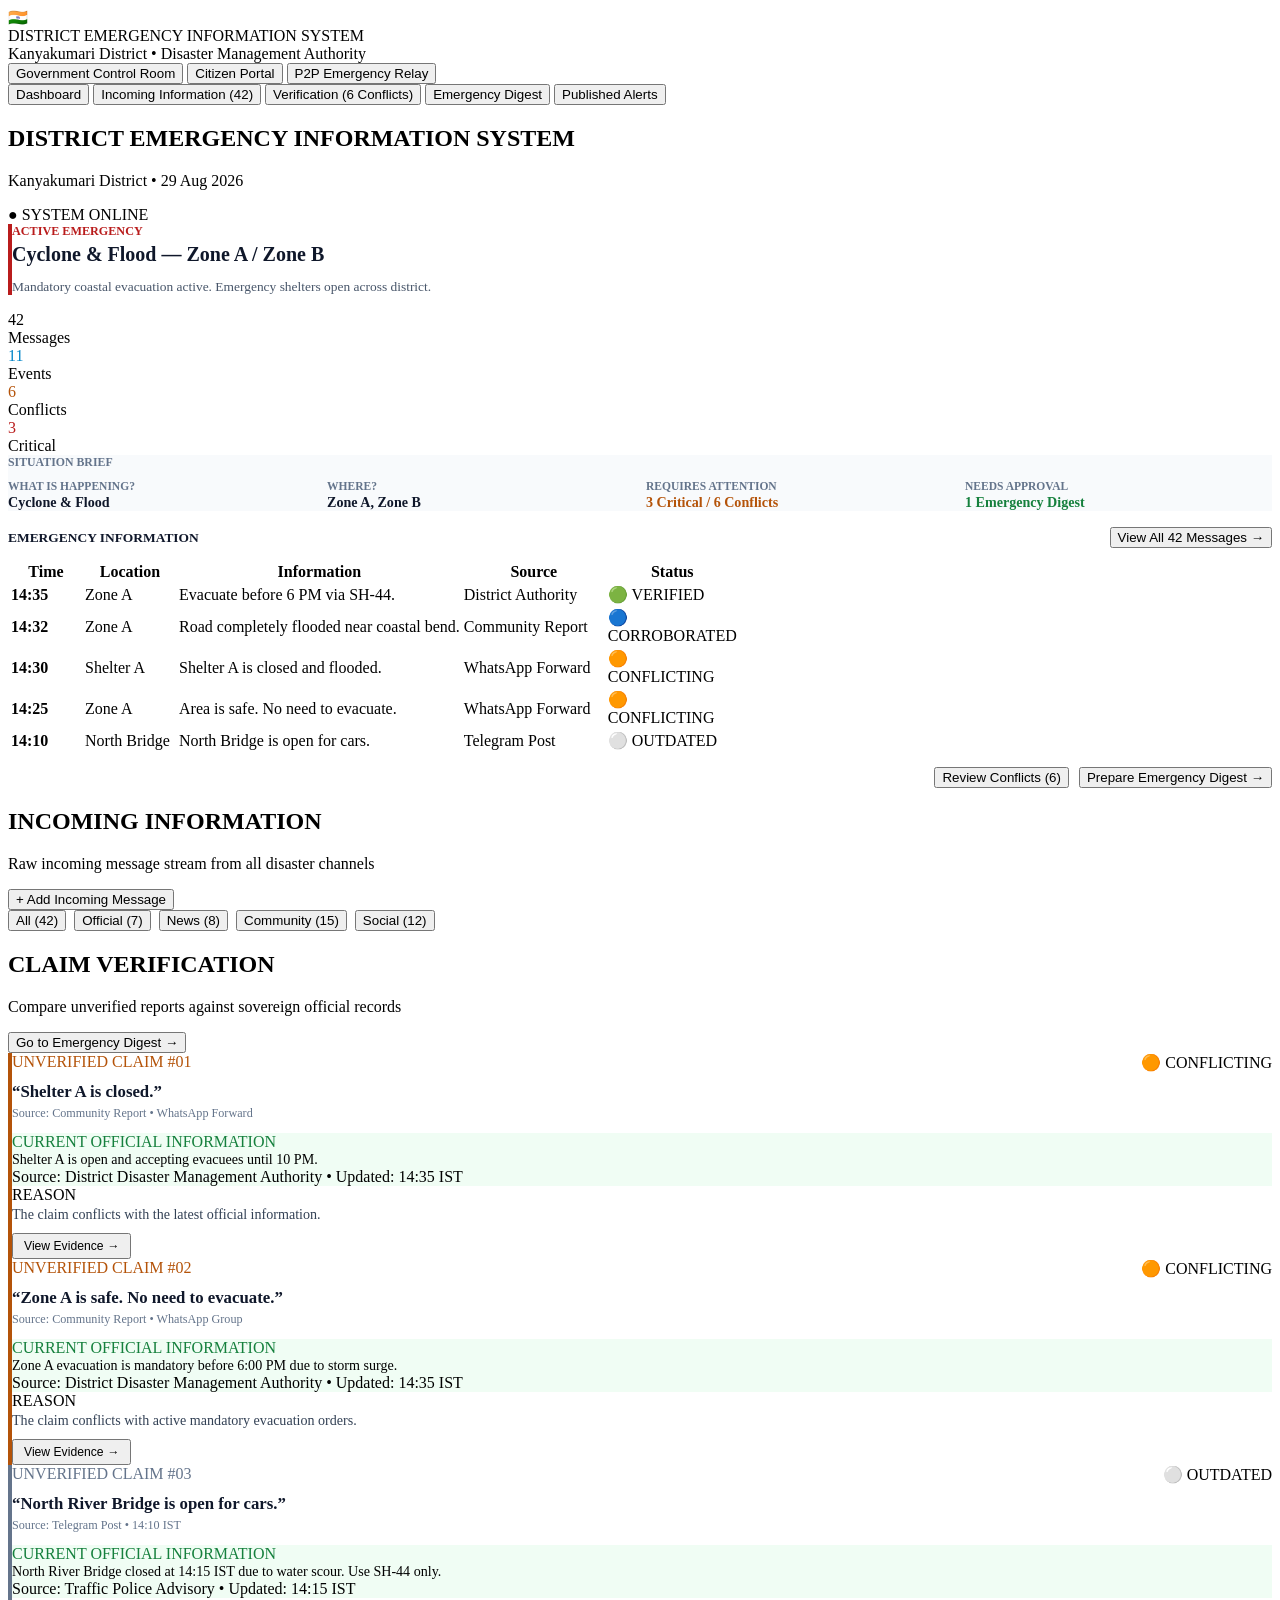
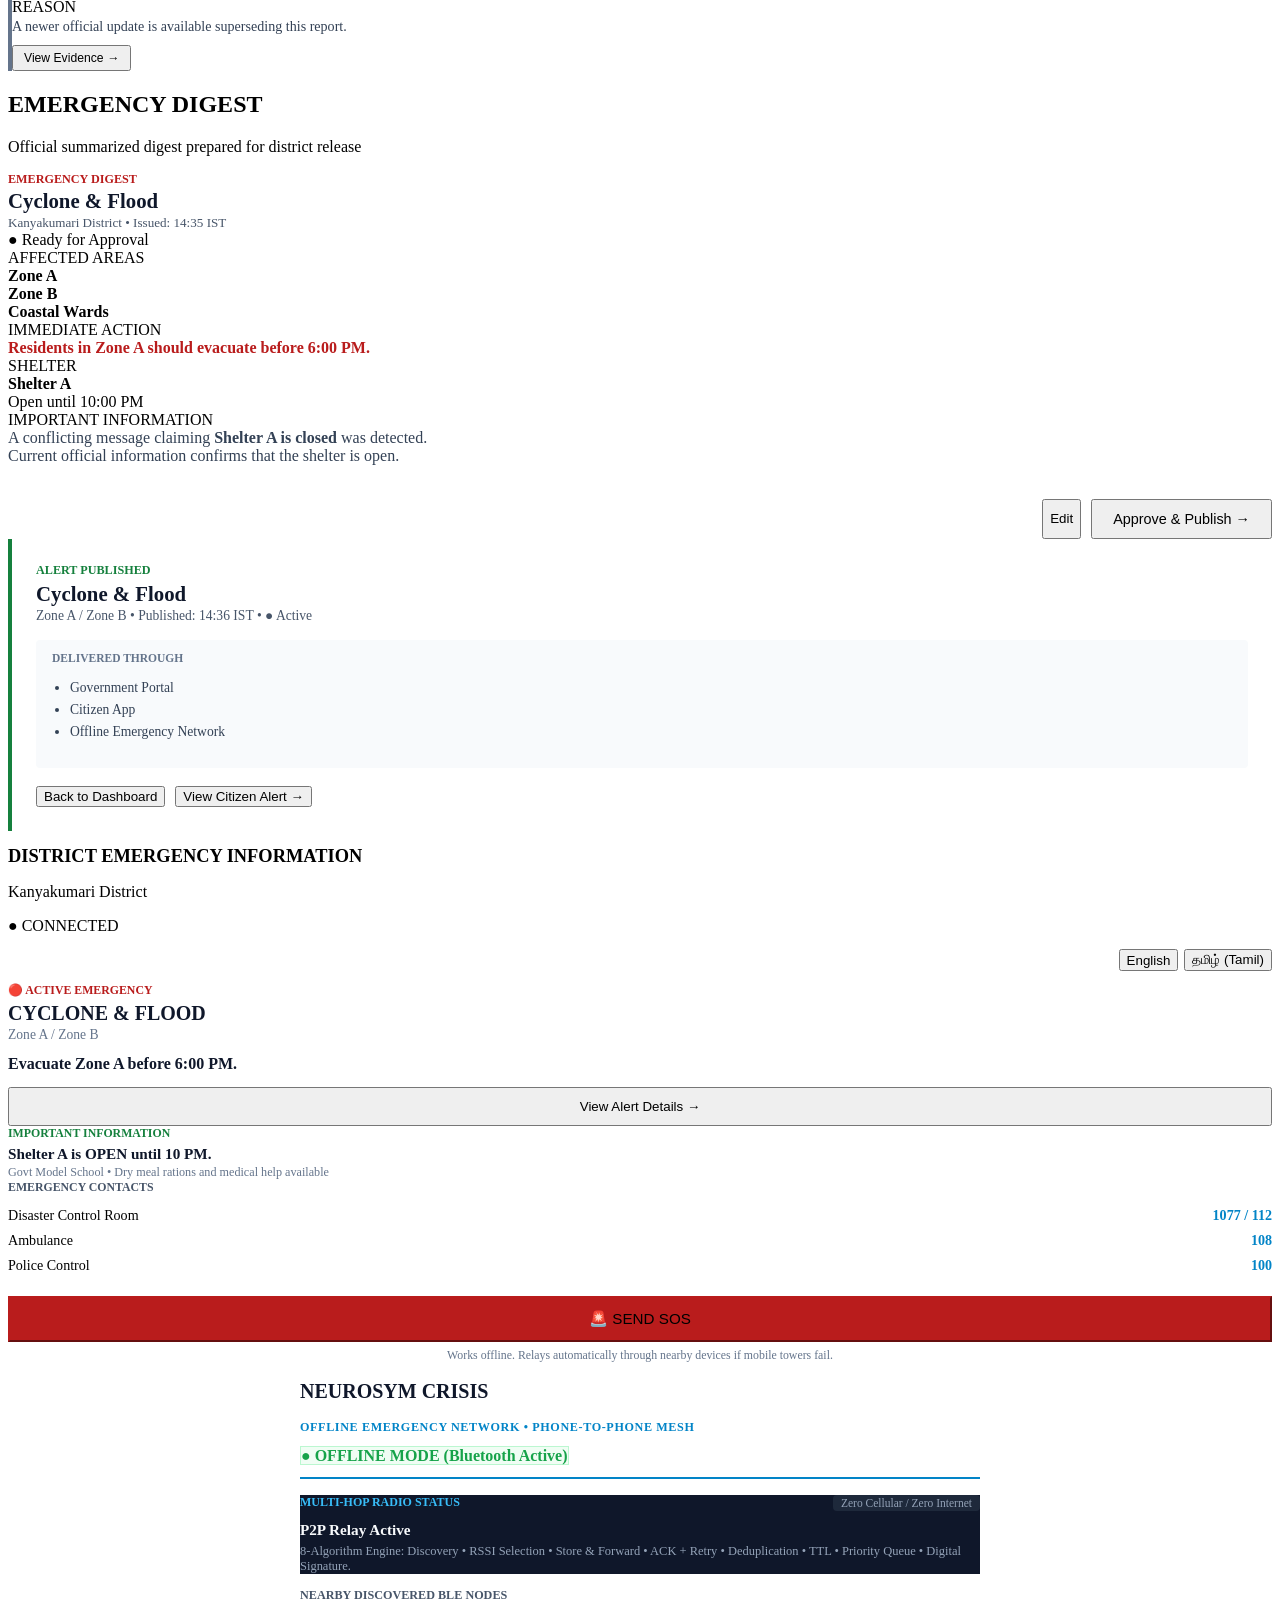
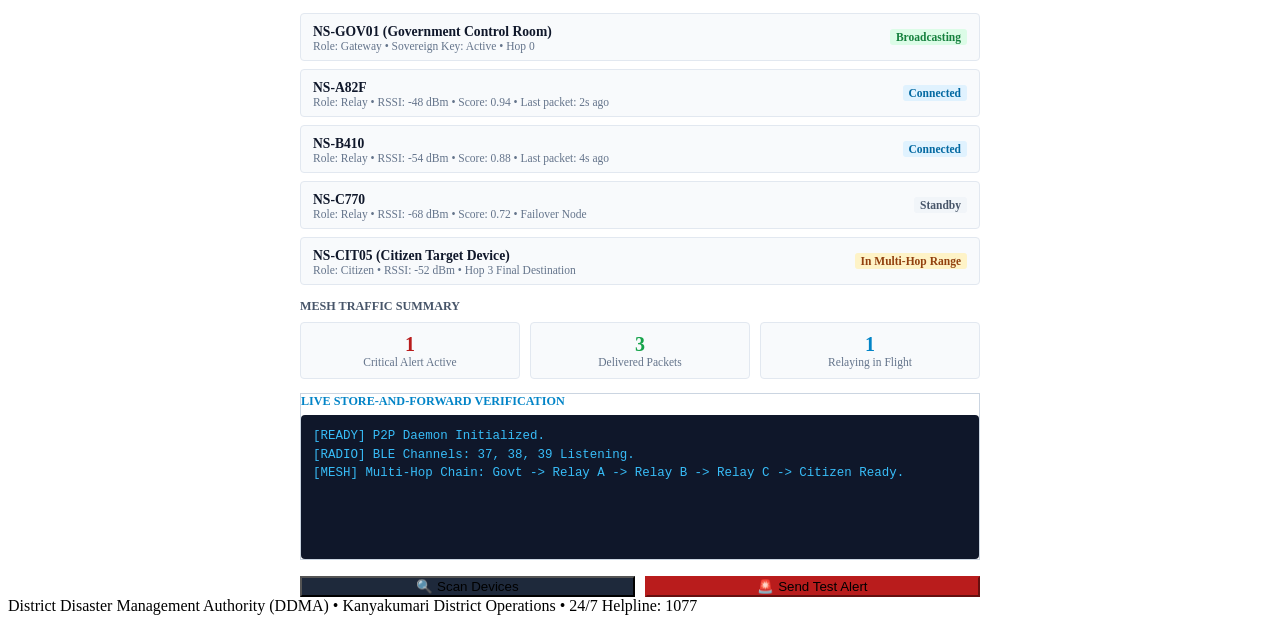
==== commit 1a4dfcb8: "feat(p2p): complete 8-algorithm BLE mesh engine with RSSI ranking, ACK-retry, and Android push notif" ====
--- a/web/index.html
+++ b/web/index.html
@@ -639,47 +639,55 @@
           </span>
         </div>
         <div style="font-size: 0.95rem; font-weight: 600; line-height: 1.4; color: #F8FAFC;">
-          BLE Store-and-Forward Daemon Active
+          P2P Relay Active
         </div>
         <div style="font-size: 0.78rem; color: #94A3B8; margin-top: 4px;">
-          Packets hop automatically across nearby devices until delivered to citizens or government gateways.
+          8-Algorithm Engine: Discovery &bull; RSSI Selection &bull; Store &amp; Forward &bull; ACK + Retry &bull; Deduplication &bull; TTL &bull; Priority Queue &bull; Digital Signature.
         </div>
       </div>
 
       <!-- Nearby Nodes Card -->
       <div class="clean-card" style="margin-bottom: 14px;">
         <div style="font-size: 0.76rem; font-weight: 700; color: #475569; text-transform: uppercase; margin-bottom: 10px;">
-          Nearby Discovered Devices
+          Nearby Discovered BLE Nodes
         </div>
         <div style="display: flex; flex-direction: column; gap: 8px;">
           <div style="display: flex; justify-content: space-between; align-items: center; padding: 8px 12px; background: #F8FAFC; border: 1px solid #E2E8F0; border-radius: 4px;">
             <div>
-              <strong style="font-size: 0.85rem; color: #0F172A;">NODE-01 (Govt Control Gateway)</strong>
-              <div style="font-size: 0.72rem; color: #64748B;">Sovereign Signing Authority &bull; Hop 0</div>
-            </div>
-            <span style="font-size: 0.72rem; font-weight: 700; background: #DCFCE7; color: #15803D; padding: 2px 6px; border-radius: 3px;">Connected</span>
+              <strong style="font-size: 0.85rem; color: #0F172A;">NS-GOV01 (Government Control Room)</strong>
+              <div style="font-size: 0.72rem; color: #64748B;">Role: Gateway &bull; Sovereign Key: Active &bull; Hop 0</div>
+            </div>
+            <span style="font-size: 0.72rem; font-weight: 700; background: #DCFCE7; color: #15803D; padding: 2px 6px; border-radius: 3px;">Broadcasting</span>
           </div>
 
           <div style="display: flex; justify-content: space-between; align-items: center; padding: 8px 12px; background: #F8FAFC; border: 1px solid #E2E8F0; border-radius: 4px;">
             <div>
-              <strong style="font-size: 0.85rem; color: #0F172A;">NODE-02 (Relay Alpha — Shopkeeper)</strong>
-              <div style="font-size: 0.72rem; color: #64748B;">Store-and-Forward Buffer &bull; Hop 1</div>
-            </div>
-            <span style="font-size: 0.72rem; font-weight: 700; background: #E0F2FE; color: #0369A1; padding: 2px 6px; border-radius: 3px;">Relay Active</span>
+              <strong style="font-size: 0.85rem; color: #0F172A;">NS-A82F</strong>
+              <div style="font-size: 0.72rem; color: #64748B;">Role: Relay &bull; RSSI: -48 dBm &bull; Score: 0.94 &bull; Last packet: 2s ago</div>
+            </div>
+            <span style="font-size: 0.72rem; font-weight: 700; background: #E0F2FE; color: #0369A1; padding: 2px 6px; border-radius: 3px;">Connected</span>
           </div>
 
           <div style="display: flex; justify-content: space-between; align-items: center; padding: 8px 12px; background: #F8FAFC; border: 1px solid #E2E8F0; border-radius: 4px;">
             <div>
-              <strong style="font-size: 0.85rem; color: #0F172A;">NODE-03 (Relay Beta — Volunteer)</strong>
-              <div style="font-size: 0.72rem; color: #64748B;">Store-and-Forward Buffer &bull; Hop 2</div>
-            </div>
-            <span style="font-size: 0.72rem; font-weight: 700; background: #E0F2FE; color: #0369A1; padding: 2px 6px; border-radius: 3px;">Relay Active</span>
+              <strong style="font-size: 0.85rem; color: #0F172A;">NS-B410</strong>
+              <div style="font-size: 0.72rem; color: #64748B;">Role: Relay &bull; RSSI: -54 dBm &bull; Score: 0.88 &bull; Last packet: 4s ago</div>
+            </div>
+            <span style="font-size: 0.72rem; font-weight: 700; background: #E0F2FE; color: #0369A1; padding: 2px 6px; border-radius: 3px;">Connected</span>
           </div>
 
           <div style="display: flex; justify-content: space-between; align-items: center; padding: 8px 12px; background: #F8FAFC; border: 1px solid #E2E8F0; border-radius: 4px;">
             <div>
-              <strong style="font-size: 0.85rem; color: #0F172A;">NODE-05 (Target Citizen Device)</strong>
-              <div style="font-size: 0.72rem; color: #64748B;">Inundated Sector &bull; Hop 4 Final Destination</div>
+              <strong style="font-size: 0.85rem; color: #0F172A;">NS-C770</strong>
+              <div style="font-size: 0.72rem; color: #64748B;">Role: Relay &bull; RSSI: -68 dBm &bull; Score: 0.72 &bull; Failover Node</div>
+            </div>
+            <span style="font-size: 0.72rem; font-weight: 700; background: #F1F5F9; color: #475569; padding: 2px 6px; border-radius: 3px;">Standby</span>
+          </div>
+
+          <div style="display: flex; justify-content: space-between; align-items: center; padding: 8px 12px; background: #F8FAFC; border: 1px solid #E2E8F0; border-radius: 4px;">
+            <div>
+              <strong style="font-size: 0.85rem; color: #0F172A;">NS-CIT05 (Citizen Target Device)</strong>
+              <div style="font-size: 0.72rem; color: #64748B;">Role: Citizen &bull; RSSI: -52 dBm &bull; Hop 3 Final Destination</div>
             </div>
             <span style="font-size: 0.72rem; font-weight: 700; background: #FEF3C7; color: #92400E; padding: 2px 6px; border-radius: 3px;">In Multi-Hop Range</span>
           </div>
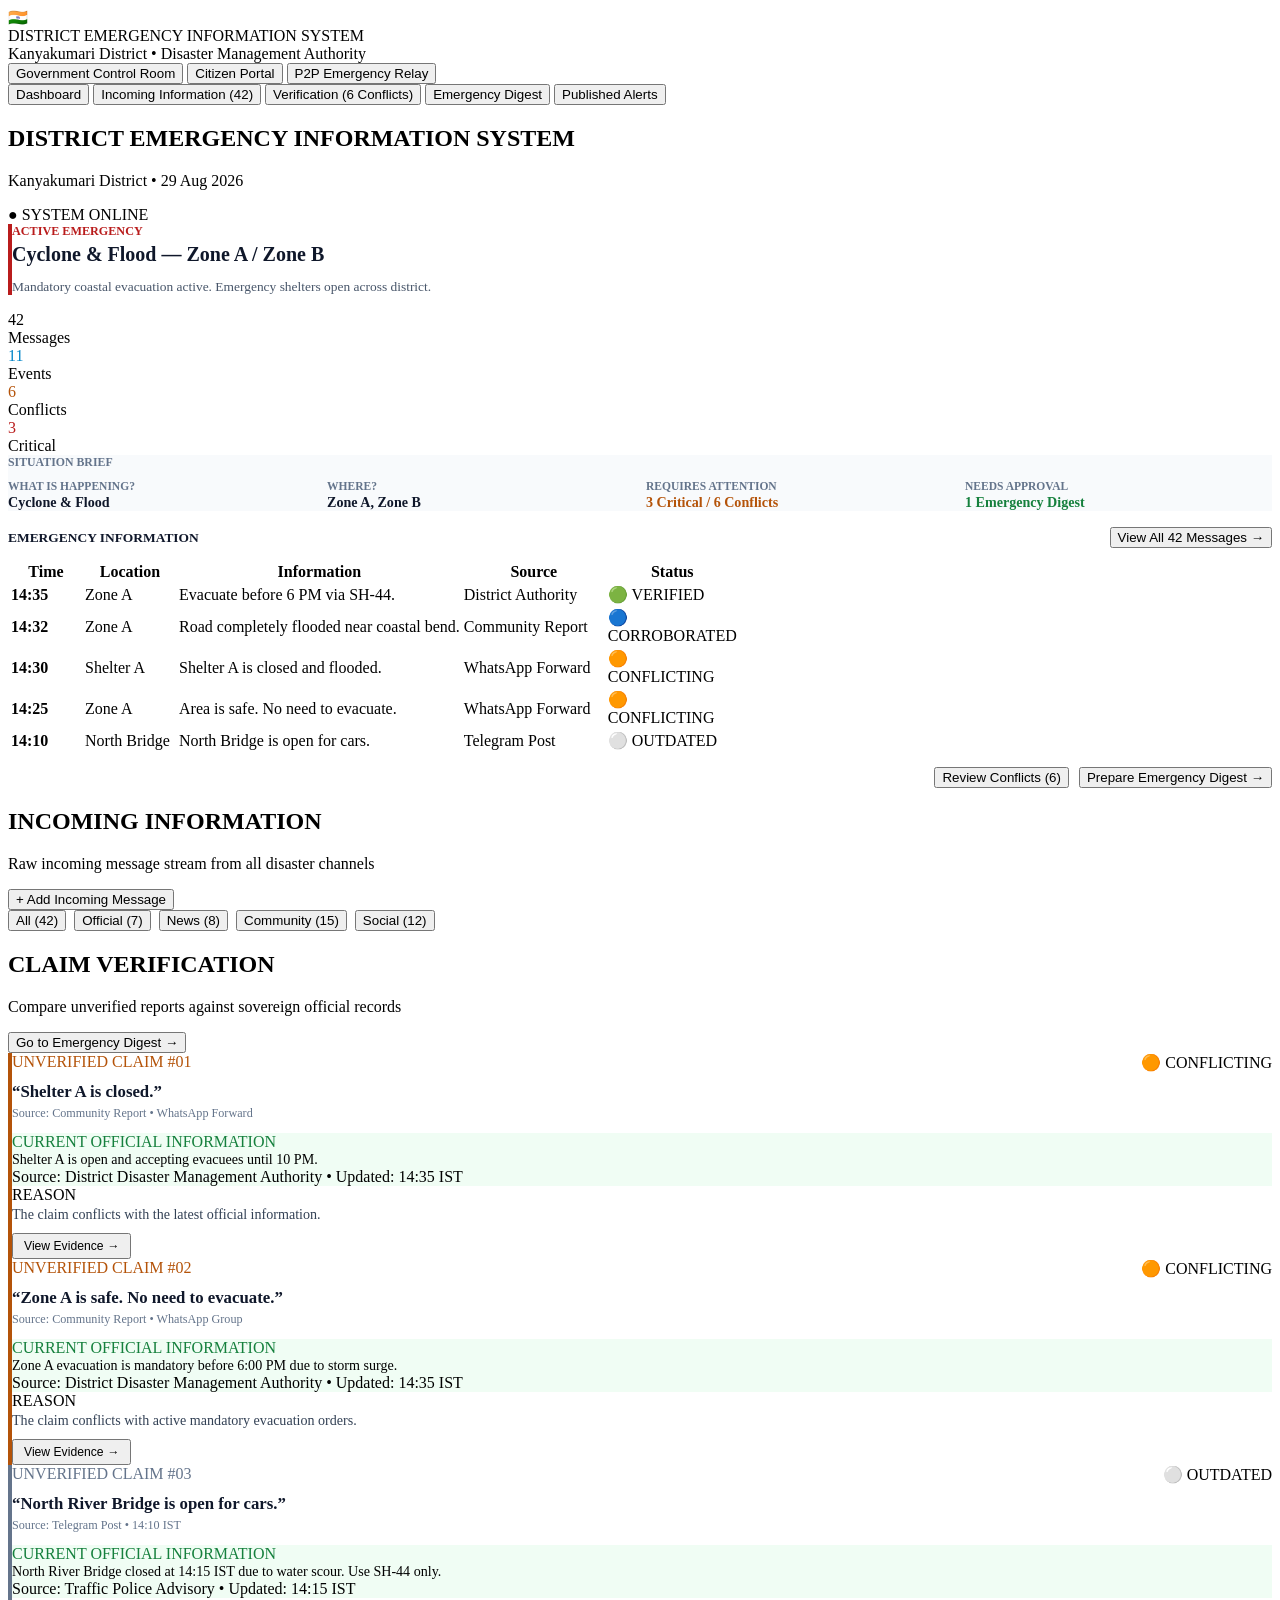
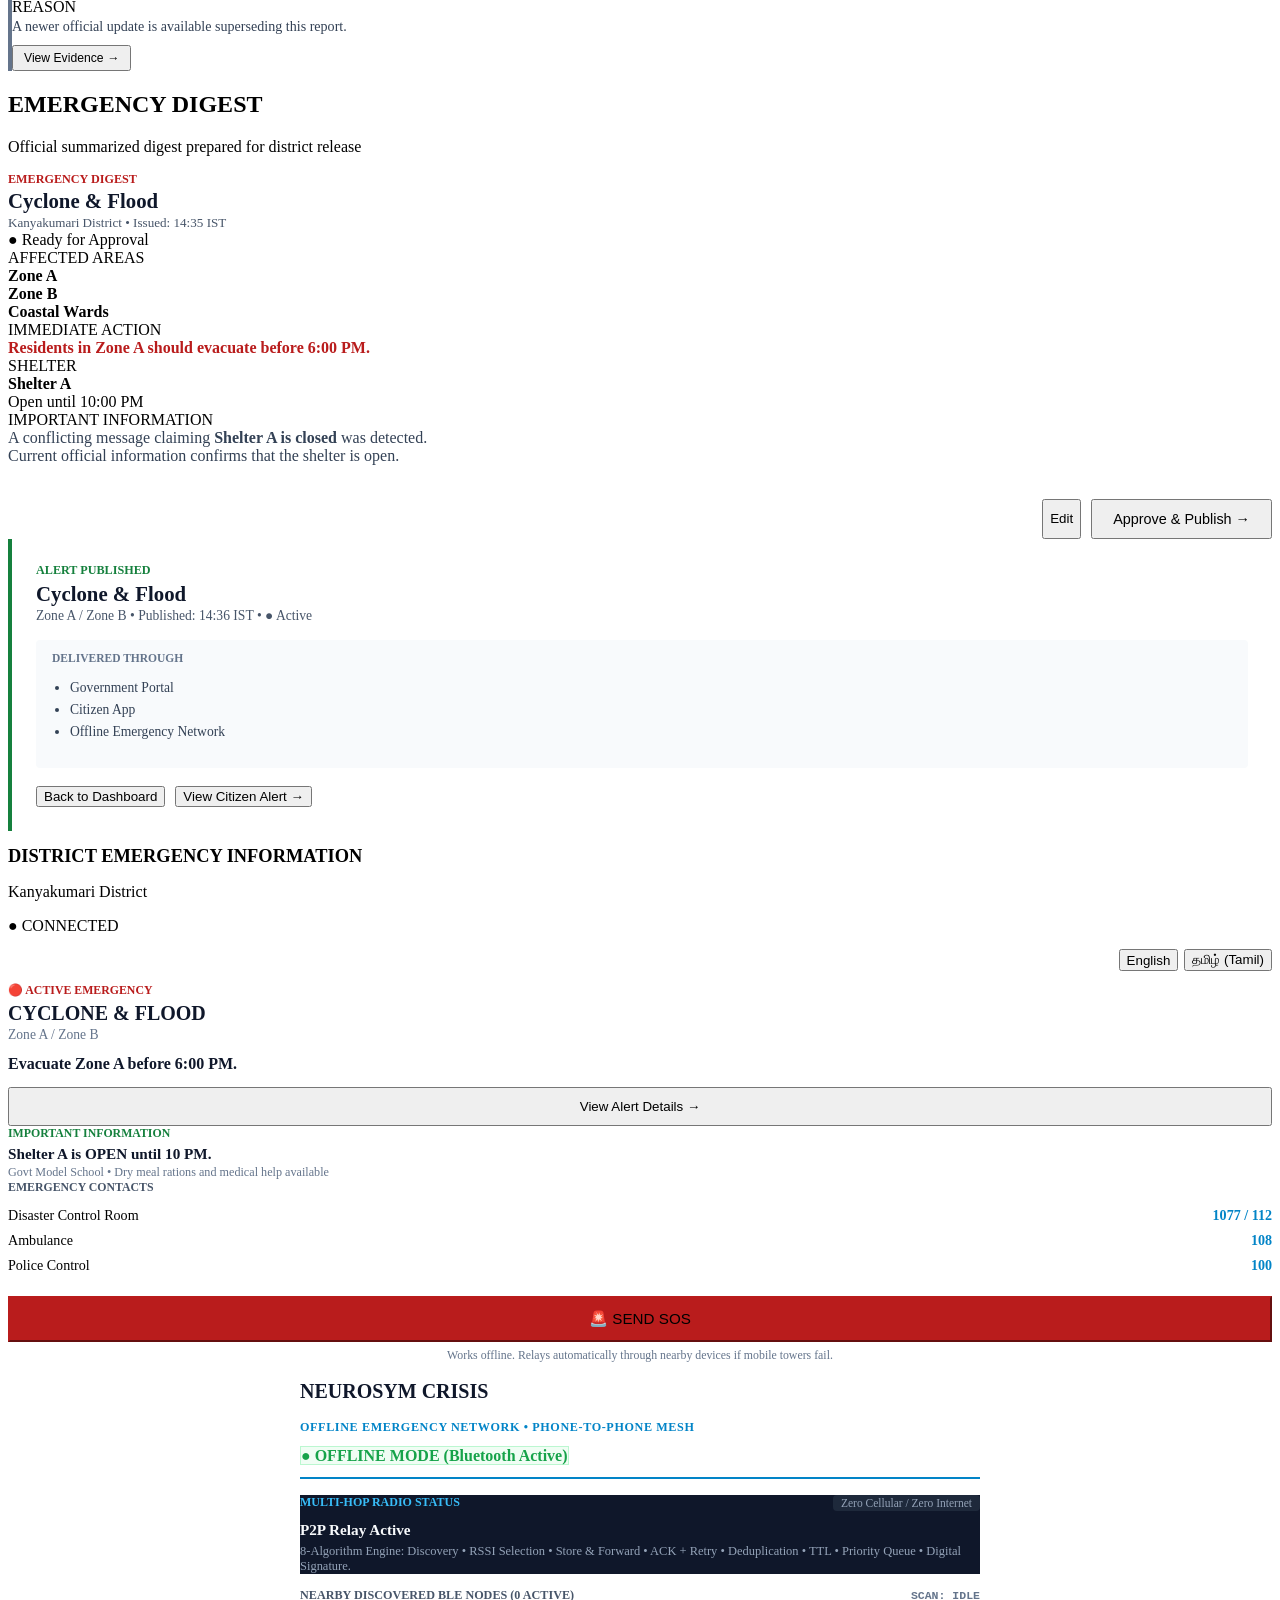
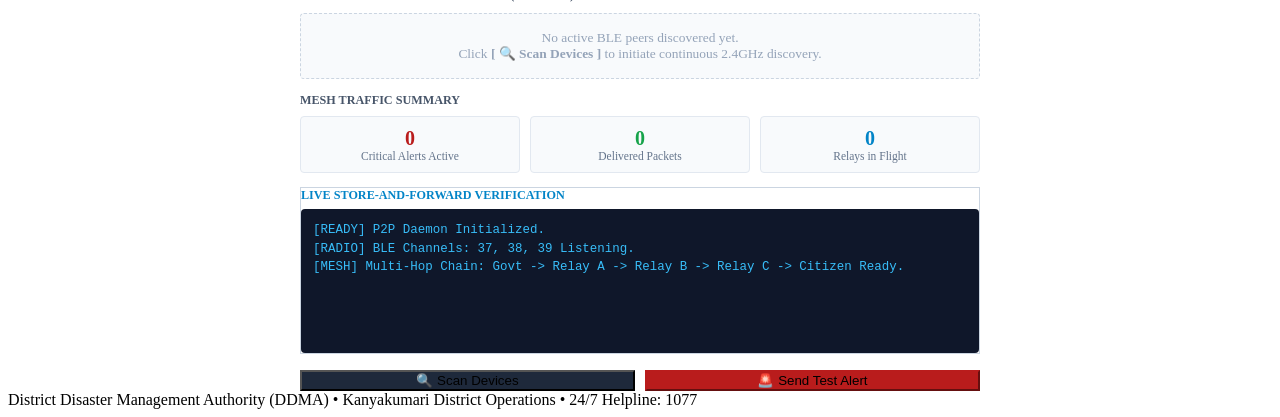
==== commit 84a07e71: "fix(p2p): remove sample static data and implement dynamic real-time BLE discovery and live counters" ====
--- a/web/index.html
+++ b/web/index.html
@@ -646,71 +646,41 @@
         </div>
       </div>
 
-      <!-- Nearby Nodes Card -->
+      <!-- Nearby Nodes Card (Dynamic Real-Time BLE Discovery) -->
       <div class="clean-card" style="margin-bottom: 14px;">
-        <div style="font-size: 0.76rem; font-weight: 700; color: #475569; text-transform: uppercase; margin-bottom: 10px;">
-          Nearby Discovered BLE Nodes
-        </div>
-        <div style="display: flex; flex-direction: column; gap: 8px;">
-          <div style="display: flex; justify-content: space-between; align-items: center; padding: 8px 12px; background: #F8FAFC; border: 1px solid #E2E8F0; border-radius: 4px;">
-            <div>
-              <strong style="font-size: 0.85rem; color: #0F172A;">NS-GOV01 (Government Control Room)</strong>
-              <div style="font-size: 0.72rem; color: #64748B;">Role: Gateway &bull; Sovereign Key: Active &bull; Hop 0</div>
-            </div>
-            <span style="font-size: 0.72rem; font-weight: 700; background: #DCFCE7; color: #15803D; padding: 2px 6px; border-radius: 3px;">Broadcasting</span>
-          </div>
-
-          <div style="display: flex; justify-content: space-between; align-items: center; padding: 8px 12px; background: #F8FAFC; border: 1px solid #E2E8F0; border-radius: 4px;">
-            <div>
-              <strong style="font-size: 0.85rem; color: #0F172A;">NS-A82F</strong>
-              <div style="font-size: 0.72rem; color: #64748B;">Role: Relay &bull; RSSI: -48 dBm &bull; Score: 0.94 &bull; Last packet: 2s ago</div>
-            </div>
-            <span style="font-size: 0.72rem; font-weight: 700; background: #E0F2FE; color: #0369A1; padding: 2px 6px; border-radius: 3px;">Connected</span>
-          </div>
-
-          <div style="display: flex; justify-content: space-between; align-items: center; padding: 8px 12px; background: #F8FAFC; border: 1px solid #E2E8F0; border-radius: 4px;">
-            <div>
-              <strong style="font-size: 0.85rem; color: #0F172A;">NS-B410</strong>
-              <div style="font-size: 0.72rem; color: #64748B;">Role: Relay &bull; RSSI: -54 dBm &bull; Score: 0.88 &bull; Last packet: 4s ago</div>
-            </div>
-            <span style="font-size: 0.72rem; font-weight: 700; background: #E0F2FE; color: #0369A1; padding: 2px 6px; border-radius: 3px;">Connected</span>
-          </div>
-
-          <div style="display: flex; justify-content: space-between; align-items: center; padding: 8px 12px; background: #F8FAFC; border: 1px solid #E2E8F0; border-radius: 4px;">
-            <div>
-              <strong style="font-size: 0.85rem; color: #0F172A;">NS-C770</strong>
-              <div style="font-size: 0.72rem; color: #64748B;">Role: Relay &bull; RSSI: -68 dBm &bull; Score: 0.72 &bull; Failover Node</div>
-            </div>
-            <span style="font-size: 0.72rem; font-weight: 700; background: #F1F5F9; color: #475569; padding: 2px 6px; border-radius: 3px;">Standby</span>
-          </div>
-
-          <div style="display: flex; justify-content: space-between; align-items: center; padding: 8px 12px; background: #F8FAFC; border: 1px solid #E2E8F0; border-radius: 4px;">
-            <div>
-              <strong style="font-size: 0.85rem; color: #0F172A;">NS-CIT05 (Citizen Target Device)</strong>
-              <div style="font-size: 0.72rem; color: #64748B;">Role: Citizen &bull; RSSI: -52 dBm &bull; Hop 3 Final Destination</div>
-            </div>
-            <span style="font-size: 0.72rem; font-weight: 700; background: #FEF3C7; color: #92400E; padding: 2px 6px; border-radius: 3px;">In Multi-Hop Range</span>
-          </div>
-        </div>
-      </div>
-
-      <!-- Traffic Summary -->
+        <div style="display: flex; justify-content: space-between; align-items: center; margin-bottom: 10px;">
+          <span style="font-size: 0.76rem; font-weight: 700; color: #475569; text-transform: uppercase;">
+            Nearby Discovered BLE Nodes (<span id="p2p-node-count">0</span> Active)
+          </span>
+          <span id="p2p-scan-badge" style="font-size: 0.72rem; color: #64748B; font-weight: 700; font-family: monospace;">
+            SCAN: IDLE
+          </span>
+        </div>
+        <div id="p2p-nodes-list" style="display: flex; flex-direction: column; gap: 8px;">
+          <div id="p2p-empty-state" style="padding: 16px; text-align: center; color: #94A3B8; font-size: 0.84rem; background: #F8FAFC; border: 1px dashed #CBD5E1; border-radius: 4px;">
+            No active BLE peers discovered yet.<br>
+            Click <strong>[ 🔍 Scan Devices ]</strong> to initiate continuous 2.4GHz discovery.
+          </div>
+        </div>
+      </div>
+
+      <!-- Traffic Summary (Real-Time Counters) -->
       <div class="clean-card" style="margin-bottom: 14px;">
         <div style="font-size: 0.76rem; font-weight: 700; color: #475569; text-transform: uppercase; margin-bottom: 8px;">
           Mesh Traffic Summary
         </div>
         <div style="display: grid; grid-template-columns: repeat(3, 1fr); gap: 10px; text-align: center;">
           <div style="background: #F8FAFC; border: 1px solid #E2E8F0; padding: 10px; border-radius: 4px;">
-            <div style="font-size: 1.25rem; font-weight: 800; color: #B91C1C;">1</div>
-            <div style="font-size: 0.72rem; color: #64748B;">Critical Alert Active</div>
+            <div id="p2p-stat-critical" style="font-size: 1.25rem; font-weight: 800; color: #B91C1C;">0</div>
+            <div style="font-size: 0.72rem; color: #64748B;">Critical Alerts Active</div>
           </div>
           <div style="background: #F8FAFC; border: 1px solid #E2E8F0; padding: 10px; border-radius: 4px;">
-            <div style="font-size: 1.25rem; font-weight: 800; color: #16A34A;">3</div>
+            <div id="p2p-stat-delivered" style="font-size: 1.25rem; font-weight: 800; color: #16A34A;">0</div>
             <div style="font-size: 0.72rem; color: #64748B;">Delivered Packets</div>
           </div>
           <div style="background: #F8FAFC; border: 1px solid #E2E8F0; padding: 10px; border-radius: 4px;">
-            <div style="font-size: 1.25rem; font-weight: 800; color: #0284C7;">1</div>
-            <div style="font-size: 0.72rem; color: #64748B;">Relaying in Flight</div>
+            <div id="p2p-stat-relaying" style="font-size: 1.25rem; font-weight: 800; color: #0284C7;">0</div>
+            <div style="font-size: 0.72rem; color: #64748B;">Relays in Flight</div>
           </div>
         </div>
       </div>
